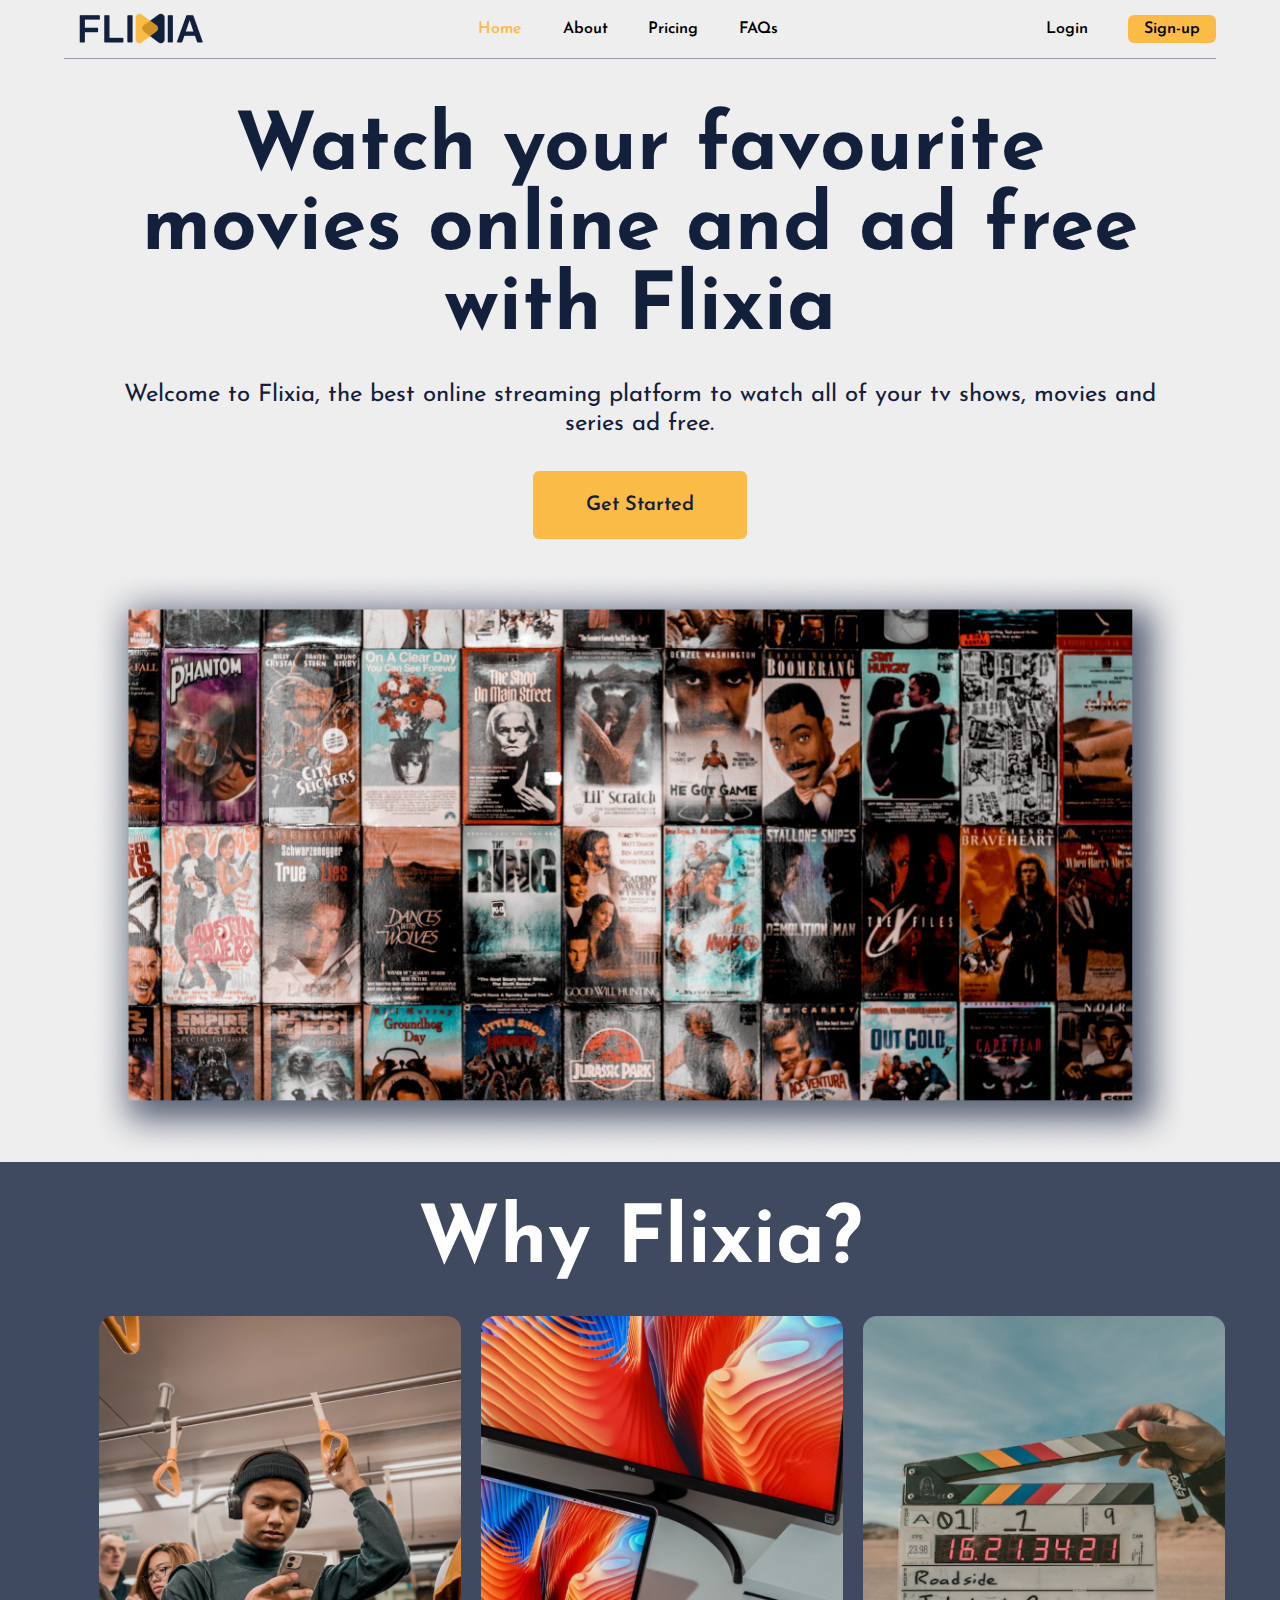
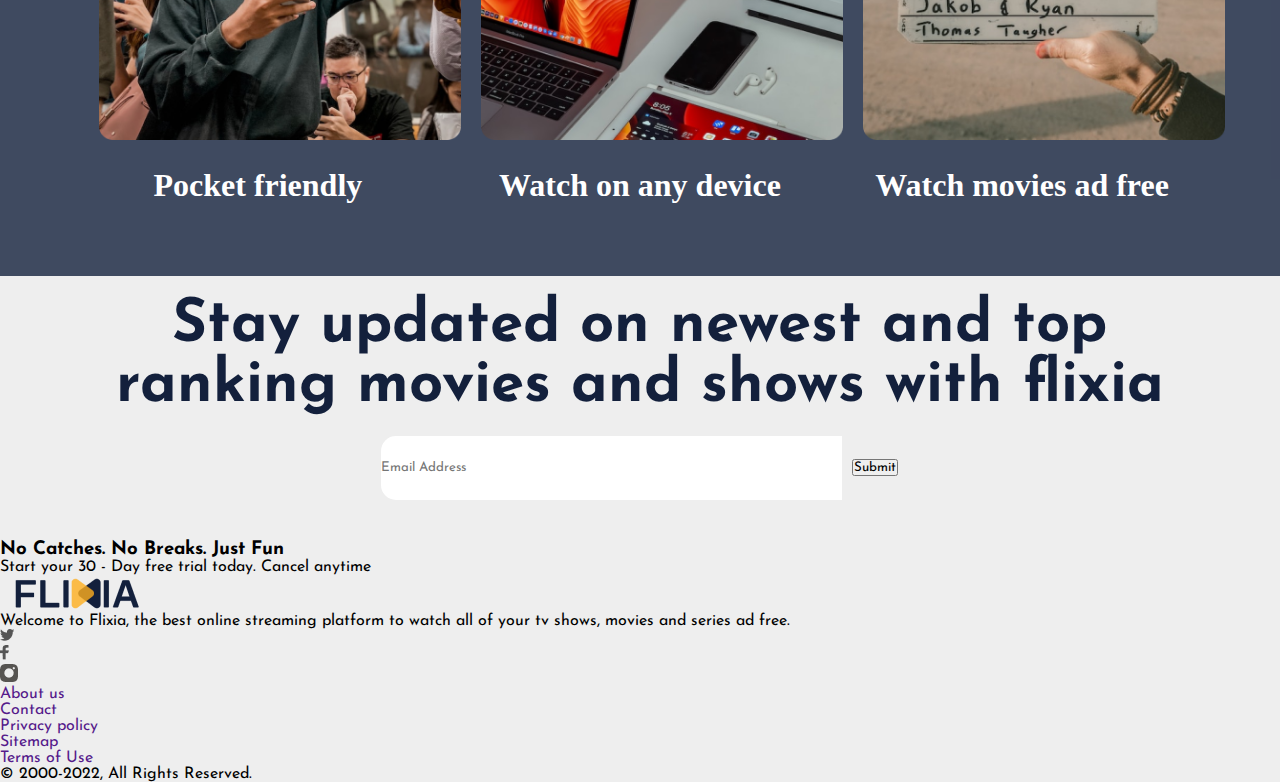
==== index.html @ 7f902824 "almost done" ====
<!DOCTYPE html>
<html lang="en">
<head>
    <meta charset="UTF-8">
    <meta http-equiv="X-UA-Compatible" content="IE=edge">
    <meta name="viewport" content="width=device-width, initial-scale=1.0">
    <title>Document</title>
    <link rel="stylesheet" href="styles.css">
    <script src="main.js" defer></script>
    <style>
@import url('https://fonts.googleapis.com/css2?family=Josefin+Sans:ital,wght@0,600;0,700;1,400&display=swap');
</style>
</head>
<body>
    <main>
        <header>
            <div class="logo"><img src="assets/Rectangle 4.png" alt="company logo"></div>
            <ul class="mainlinks">
                <li><a href="#" class="home">Home</a></li>
                <li><a href="#">About </a></li>
                <li><a href="#">Pricing</a></li>
                <li><a href="#">FAQs</a></li>
            </ul>
            <ul class="signuplinks">
                <li><a href="#" class="login">Login</a></li>
                <li><a href="#" class="signup">Sign-up</a></li>
            </ul>
            <ul class="mobileNav"><img src="assets/Hamburger Menu.png" alt="Menu"></ul>
            <nav class="mobile">
                <img src="assets/Cancel Icon.png" alt="CancelIcon">
                <ul class="mainlinks">
                    <li><a href="#" class="home">Home</a></li>
                    <li><a href="#">About </a></li>
                    <li><a href="#">Pricing</a></li>
                    <li><a href="#">FAQs</a></li>
                </ul>
                <ul class="signuplinks">
                    <li><a href="#" class="login">Login</a></li>
                    <li><a href="#" class="signup">Sign-up</a></li>
                </ul>
            </nav>
        </header>
        <section class="heroSection">
            <h3>
                Watch your favourite movies online and ad free with <span>Flixia</span>
            </h3>
            <p>
                Welcome to Flixia, the best online streaming platform to watch all of your tv shows, movies and series ad free.
            </p>
            <button>Get Started</button>
            <div><img src="assets/Rectangle 5.png" alt="movies"></div>
        </section>
        <section class="Copy">
            <h2>Why Flixia?</h2>
            <div class="copy">
            <div><img src="assets/Rectangle 7.png" alt=""><p>Pocket friendly</p></div>
            <div><img src="assets/Rectangle 8.png" alt=""><p>Watch on any device</p></div>
            <div><img src="assets/Rectangle 9.png" alt=""><p>Watch movies ad free</p></div>
            </div>
        </section>
        <section class="newsletter">
            <h2>Stay updated on newest and top ranking movies and shows with flixia</h2>
            <form action="">
                <input type="email" placeholder="Email Address">
                <input type="submit" placeholder="Sign Up">
            </form>
        </section>
        <footer>
            <h3>No Catches. No Breaks. Just Fun</h3>
            <p>Start your 30 - Day free trial today. Cancel anytime</p>
            <div>
                <div>
                    <img src="assets/Rectangle 4.png" alt="companyLogo">
                    <p>Welcome to Flixia, the best online streaming platform to watch all of your tv shows, movies and series ad free.</p>
                </div>
                <ul>
                    <li><a href="#"><img src="assets/twitterIcon.png" alt=""></a></li>
                    <li><a href="#"><img src="assets/facebookIcon.png" alt=""></a></li>
                    <li><a href="#"><img src="assets/iNSTAicon.png" alt=""></a></li>
                </ul>
            </div>
            <nav>
                <ul class="footerNav">
                    <li><a href="">About us</a></li>
                    <li><a href="">Contact</a></li>
                    <li><a href="">Privacy policy</a></li>
                    <li><a href="">Sitemap</a></li>
                    <li><a href="">Terms of Use</a></li>
                </ul>
                <p>© 2000-2022, All Rights Reserved.</p>
            </nav>
        </footer>
    </main>
</body>
</html>
---- styles.css ----
* {
    padding: 0;
    margin: 0;
    box-sizing: border-box;
    font-family: 'Josefin Sans';
}
main{
    background: #EEEEEE;
}
header{
    width: 90%;
    margin: 0 auto;
    padding: 10px 0;
    display: flex;
    justify-content: space-between;
    align-items: center;
    border-bottom: 1px solid #13203C66;
}
.mobile{
    display: none;
}
.mobileNav{
    display: none;
}
ul{
    list-style-type: none;
}
a{
    text-decoration: none;
}
.mainlinks{
    display: flex;
    justify-content: space-between;
    align-items: center;
    width: 300px;
}
.signuplinks{
    display: flex;
    justify-content: space-between;
    align-items: center;
    width: 170px;
}
.loog img{
    width: 146px;
    height: 33.58px;
}
header ul li a{
    font-size: 16;
    font-weight: 600;
    color: #000000;
}
.home{
    color: #FBBB47;
}
.signup{
    background: #FBBB47;
    width: 160px;
    height: 36px;
    border-radius: 6px;
    padding: 6px 16px;
}
.heroSection{
    margin: 50px auto 0;
    width: 86%;
    text-align: center;
}
.heroSection h3{    
    font-weight: 700;
    font-size: 80px;
    line-height: 80px;
    color: #13203C;
    margin: 32px 0;
    padding: 0 10px;
}
.heroSection p{    
    font-weight: 400;
    font-size: 24px;
    line-height: 29px;
    color: #13203C;
    padding: 0 20px;
    margin-bottom: 32px;

}
.heroSection button{    
    width: 214px;
    height: 68px;
    font-weight: 600;
    font-size: 20px;
    line-height: 20px;
    color: #13203C;
    background: #FBBB47;
    border: none;
    outline: none;
    border-radius: 6px;
    margin-bottom: 32px;
}
.heroSection div img{
    width: 100%;
    height: 100%;    
}
.Copy{
     background: #13203CCC;
     padding: 40px 0;
     text-align: center;
     color: white;
}
.copy{
    display: flex;
    gap: 20px;
    margin: 12px auto;
    width: 88%;
}
.copy div{
    flex-basis: 1fr;
}
.copy div img{
    width: 100%;
    height: 80%;
    margin: 22px;
}
.copy div p{
    font-family: Inter;
font-size: 32px;
font-weight: 600;
line-height: 39px;
letter-spacing: 0em;
text-align: center;

}
.Copy h2{
font-size: 80px;
font-weight: 700;
line-height: 80px;
letter-spacing: 0em;
text-align: center;

}
.newsletter{
    margin: 20px auto;
    width: 88%;
}
.newsletter h2{
    font-family: Josefin Sans;
font-size: 60px;
font-weight: 700;
line-height: 60px;
letter-spacing: 0em;
text-align: center;
color: #13203C;
}
.newsletter form{
    display: flex;
flex-direction: row;
align-items: center;
justify-content: center;
padding: 20px 15px;
gap: 10px;
}
.newsletter form input[type=email]{
    width: 461px;
    height: 64px;
    border-radius: 15px 0px 0px 15px;
    border: none;
}
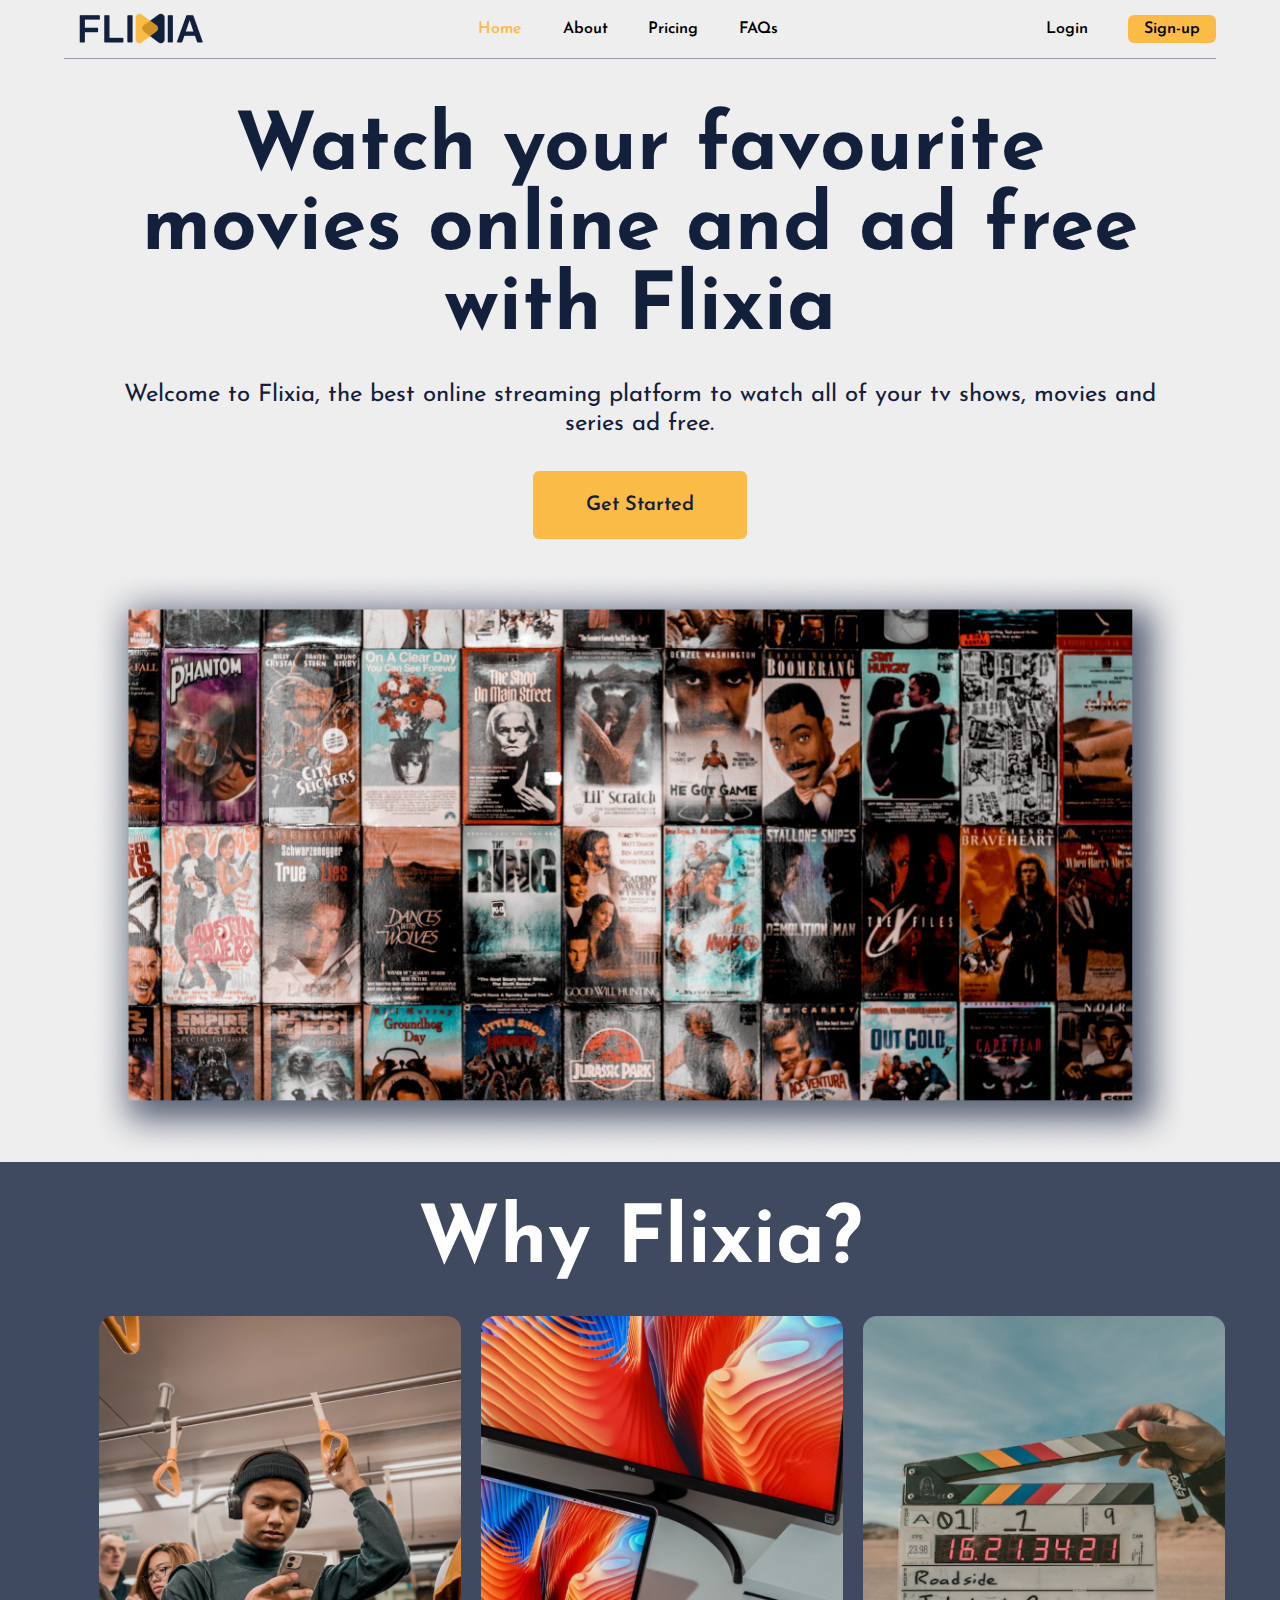
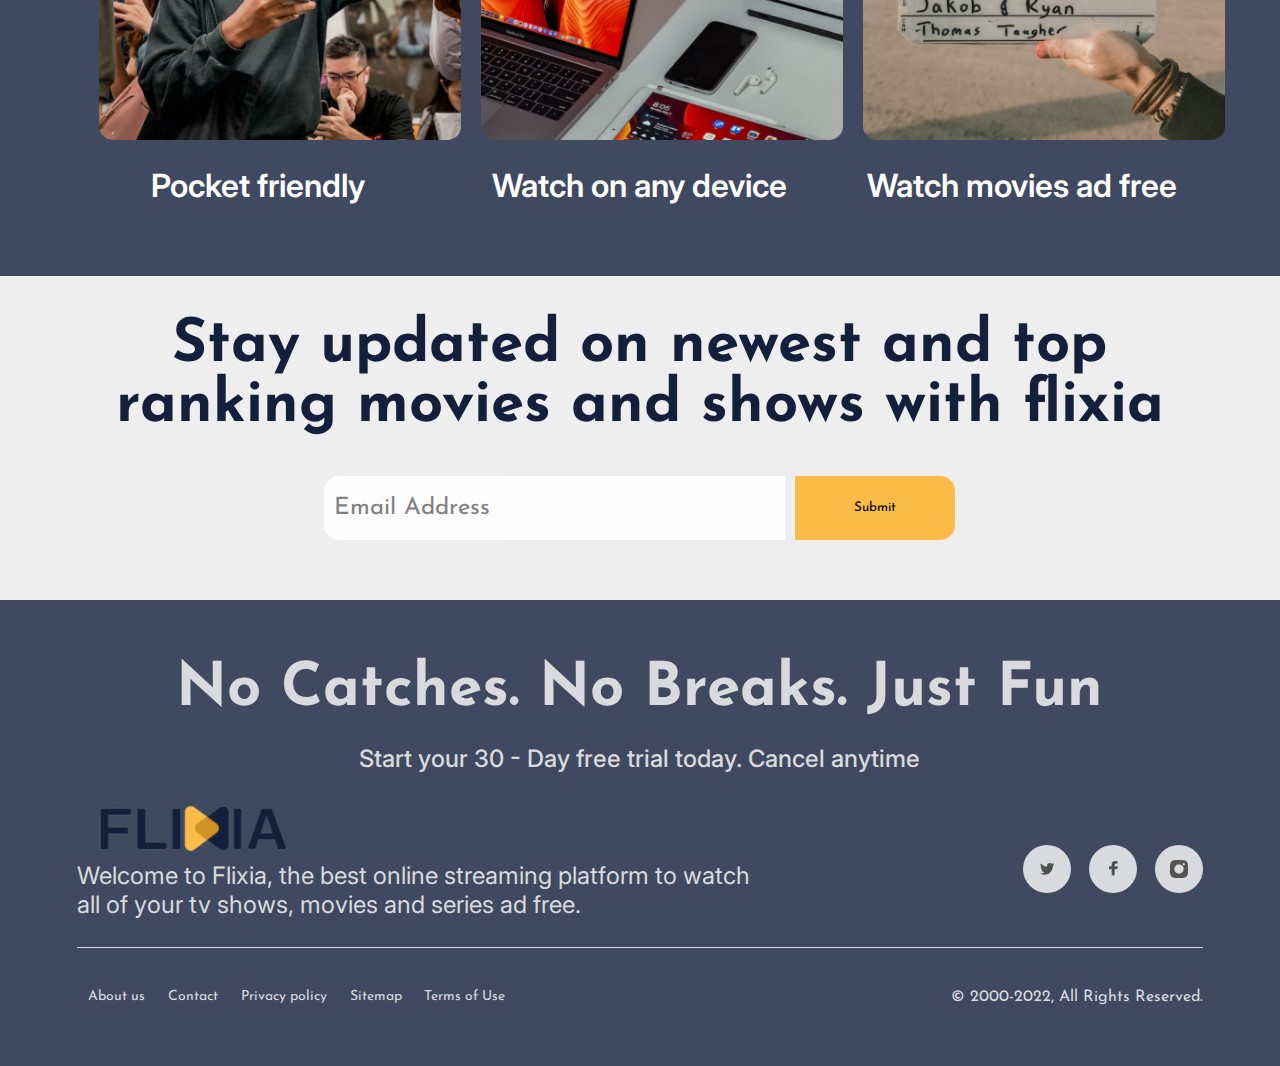
==== commit f4dcb501: "completed desktop view" ====
--- a/index.html
+++ b/index.html
@@ -66,29 +66,31 @@
             </form>
         </section>
         <footer>
-            <h3>No Catches. No Breaks. Just Fun</h3>
-            <p>Start your 30 - Day free trial today. Cancel anytime</p>
-            <div>
-                <div>
-                    <img src="assets/Rectangle 4.png" alt="companyLogo">
+            <div class="footer">
+                <h3>No Catches. No Breaks. Just Fun</h3>
+            <p class="footerP">Start your 30 - Day free trial today. Cancel anytime</p>
+            <div class="footerDiv">
+                <div class="footerLogo">
+                    <img src="assets/Rectangle 0.png" alt="companyLogo">
                     <p>Welcome to Flixia, the best online streaming platform to watch all of your tv shows, movies and series ad free.</p>
                 </div>
-                <ul>
-                    <li><a href="#"><img src="assets/twitterIcon.png" alt=""></a></li>
-                    <li><a href="#"><img src="assets/facebookIcon.png" alt=""></a></li>
-                    <li><a href="#"><img src="assets/iNSTAicon.png" alt=""></a></li>
+                <ul class="socials">
+                    <li><a href="https://twitter.com/GregoryAmaefule"><img src="assets/twitterIcon.png" alt=""></a></li>
+                    <li><a href="https://www.linkedin.com/in/gregory-amaefule-547a7b225/"><img src="assets/facebookIcon.png" alt=""></a></li>
+                    <li><a href="https://github.com/gregoryamaefule"><img src="assets/iNSTAicon.png" alt=""></a></li>
                 </ul>
             </div>
-            <nav>
+            <nav class="Nav">
                 <ul class="footerNav">
-                    <li><a href="">About us</a></li>
-                    <li><a href="">Contact</a></li>
-                    <li><a href="">Privacy policy</a></li>
-                    <li><a href="">Sitemap</a></li>
-                    <li><a href="">Terms of Use</a></li>
+                    <li><a href="#">About us</a></li>
+                    <li><a href="#">Contact</a></li>
+                    <li><a href="#">Privacy policy</a></li>
+                    <li><a href="#">Sitemap</a></li>
+                    <li><a href="#">Terms of Use</a></li>
                 </ul>
                 <p>© 2000-2022, All Rights Reserved.</p>
             </nav>
+            </div>
         </footer>
     </main>
 </body>
--- a/styles.css
+++ b/styles.css
@@ -1,3 +1,5 @@
+@import url('https://fonts.googleapis.com/css2?family=Inter:wght@400;600;700&display=swap');
+
 * {
     padding: 0;
     margin: 0;
@@ -136,7 +138,7 @@
 
 }
 .newsletter{
-    margin: 20px auto;
+    margin: 40px auto;
     width: 88%;
 }
 .newsletter h2{
@@ -147,6 +149,7 @@
 letter-spacing: 0em;
 text-align: center;
 color: #13203C;
+margin-bottom: 20px;
 }
 .newsletter form{
     display: flex;
@@ -161,4 +164,104 @@
     height: 64px;
     border-radius: 15px 0px 0px 15px;
     border: none;
+    padding-left: 10px;
+    color: #13203C;
+    font-size: 24px;
+    opacity: 90%;
+    cursor: pointer;
+}
+.newsletter form input[type=submit]{
+    width: 160px;
+    height: 64px;
+    background: #FBBB47;
+    border-radius: 0px 15px 15px 0px;
+    border: none;
+    cursor: pointer;
+}
+footer{
+     background: #13203CCC;
+    padding: 60px 0;
+    color: #D9DADD;
+}
+.footer{
+    margin: 0 auto;
+    width: 88%;
+    text-align: center;
+}
+.footerDiv , .footer nav, .socials, .footerNav{
+    display: flex;
+    justify-content: space-between;
+    align-items: center;
+}
+.footerLogo img{
+    width: 220.69px;
+    height: 69.81px;
+    display: block;
+}
+.footer h3{
+    font-weight: 700;
+    font-size: 60px;
+    line-height: 60px;
+    text-align: center;
+    color: #D9DADD;
+    margin-bottom: 24px;
+}
+.footerP{
+    font-family: Inter;
+    font-size: 24px;
+    font-weight: 500;
+    line-height: 29px;
+    letter-spacing: 0em;
+    text-align: center;
+    color: #D9DADD;
+    margin-bottom: 18px ;
+
+}
+.footerLogo {
+    flex-basis: 60%;
+    text-align: left;
+}
+.footerLogo p{
+    font-family: Inter;
+    font-size: 24px;
+    font-weight: 400;
+    line-height: 29px;
+    letter-spacing: 0em;
+    margin-bottom: 28px;
+
+}
+.socials{
+    flex-basis: 180px;
+}
+.socials li a{
+    display: flex;
+    flex-direction: row;
+    justify-content: center;
+    align-items: center;
+    padding: 0px;
+
+    width: 48px;
+    height: 48px;
+
+    background: #D9DADD;
+    border-radius: 30px;
+}
+.Nav{
+    border-top: 1px solid #D9DADD;
+    padding-top: 40px;
+}
+@import url('https://fonts.googleapis.com/css2?family=Plus+Jakarta+Sans:wght@400;600;700&display=swap');
+.footerNav{
+    flex-basis: 440px;
+    font-family: 'Plus Jakarta Display';
+    justify-content: space-around;
+    font-size: 14px;
+    font-weight: 400;
+    line-height: 18px;
+    letter-spacing: 0em;
+    text-align: left;
+}
+.footerNav a{
+    
+    color: #D9DADD;
 }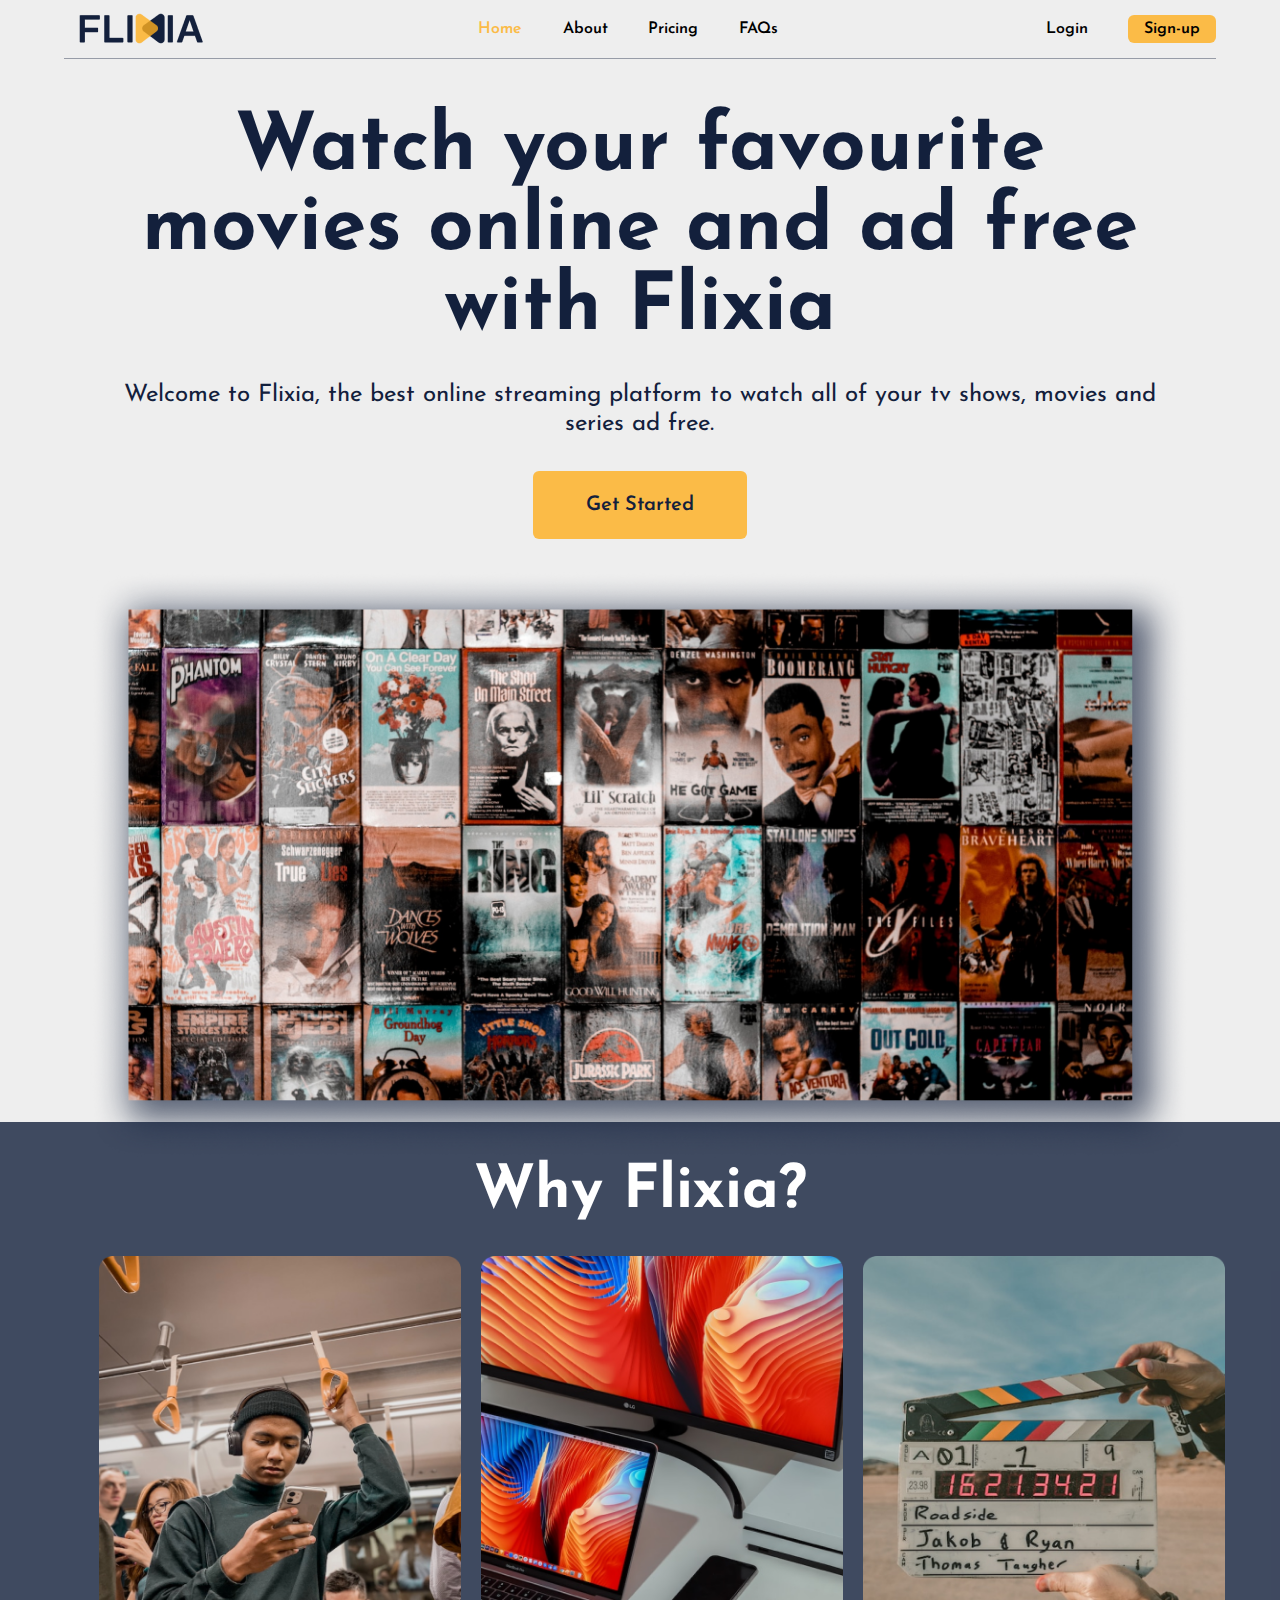
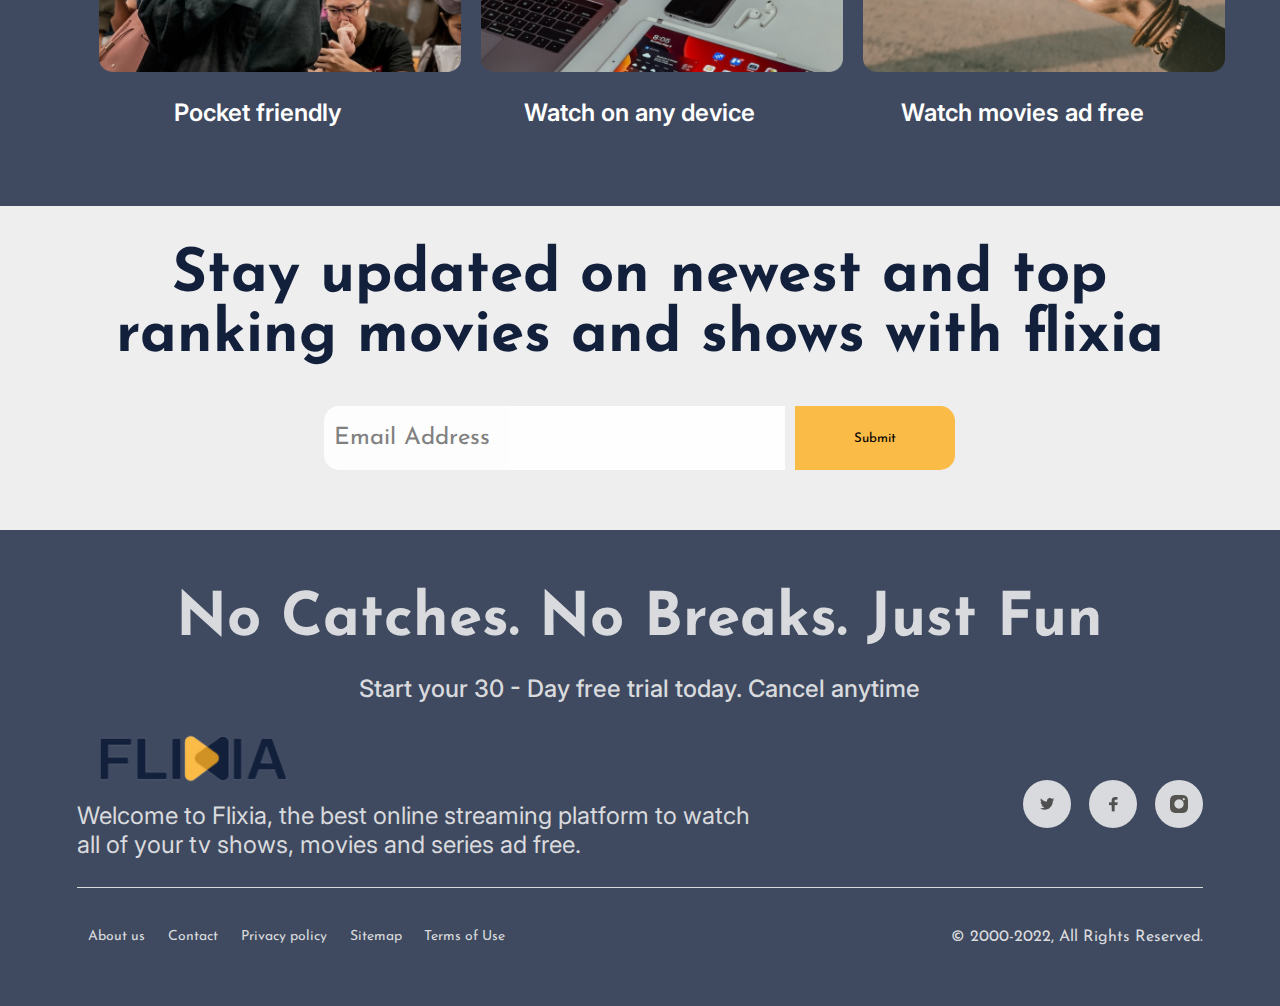
==== commit cd0af9b8: "completed mobile view" ====
--- a/index.html
+++ b/index.html
@@ -10,6 +10,7 @@
     <style>
 @import url('https://fonts.googleapis.com/css2?family=Josefin+Sans:ital,wght@0,600;0,700;1,400&display=swap');
 </style>
+<script src="main.js" defer></script>
 </head>
 <body>
     <main>
@@ -27,14 +28,14 @@
             </ul>
             <ul class="mobileNav"><img src="assets/Hamburger Menu.png" alt="Menu"></ul>
             <nav class="mobile">
-                <img src="assets/Cancel Icon.png" alt="CancelIcon">
-                <ul class="mainlinks">
+                <div><img src="assets/Cancel Icon.png" alt="CancelIcon"></div>
+                <ul class="mainlinksMoblie" id="Mlink">
                     <li><a href="#" class="home">Home</a></li>
                     <li><a href="#">About </a></li>
                     <li><a href="#">Pricing</a></li>
                     <li><a href="#">FAQs</a></li>
                 </ul>
-                <ul class="signuplinks">
+                <ul class="signuplinksMobile">
                     <li><a href="#" class="login">Login</a></li>
                     <li><a href="#" class="signup">Sign-up</a></li>
                 </ul>
--- a/styles.css
+++ b/styles.css
@@ -42,7 +42,7 @@
     align-items: center;
     width: 170px;
 }
-.loog img{
+.logo img{
     width: 146px;
     height: 33.58px;
 }
@@ -100,6 +100,9 @@
     width: 100%;
     height: 100%;    
 }
+.heroSection div{
+    margin-bottom: -40px;
+}
 .Copy{
      background: #13203CCC;
      padding: 40px 0;
@@ -122,17 +125,17 @@
 }
 .copy div p{
     font-family: Inter;
-font-size: 32px;
+font-size: 24px;
 font-weight: 600;
-line-height: 39px;
+line-height: 30px;
 letter-spacing: 0em;
 text-align: center;
 
 }
 .Copy h2{
-font-size: 80px;
+font-size: 60px;
 font-weight: 700;
-line-height: 80px;
+line-height: 60px;
 letter-spacing: 0em;
 text-align: center;
 
@@ -228,6 +231,7 @@
     line-height: 29px;
     letter-spacing: 0em;
     margin-bottom: 28px;
+    margin-top: 10px;
 
 }
 .socials{
@@ -264,4 +268,194 @@
 .footerNav a{
     
     color: #D9DADD;
+}
+@media (max-width:920px){
+    .mainlinks{
+        width: 230px;
+    }
+    .signuplinks{
+        width: 140px;
+    }
+    .logo img{
+        width: 116px;
+        height: 26px;
+    }
+    header ul li a{
+        font-size: 12px;
+    }
+    .heroSection h3{
+        font-size: 42px;
+        line-height: 42px;
+    }
+    .heroSection p{
+        font-size: 15px;
+        line-height: 17px;
+    }
+    .heroSection button{
+        width: 154px;
+        height: 38px;
+        font-size: 13px;
+    }
+    .Copy h2{
+        font-size: 40px;
+        line-height: 40px;
+    }
+    .copy div p{
+        font-size: 18px;
+        line-height: 20px;
+    }
+    .newsletter h2{
+        font-size: 32px;
+        line-height: 32px;
+    }
+    .newsletter form input[type=email]{
+        width: 50%;
+        height: 2.4rem;
+        font-size: 16px;
+        line-height: 18px;
+    }
+    .newsletter form input[type=submit]{
+        width: 20%;
+        height: 2.4rem;
+    }
+    .footerLogo img{
+        width: 116px;
+        height: 26px;
+    }
+    .footer h3{
+        font-size: 32px;
+        line-height: 32px;
+    }
+    .footerP{
+        font-size: 16px;
+        line-height: 18px;
+    }
+    .footerLogo p{
+        font-size: 16px;
+        line-height: 18px;
+    }
+    .socials{
+        flex-basis: 120px;
+    }
+    .socials li a{
+        width: 28px;
+        height: 28px;
+        border-radius: 50%;
+    }
+    .Nav{
+        padding-top: 30px;
+    }
+    .footerNav{
+        flex-basis: 280px;
+        font-size: 9px;
+        line-height: 16px;
+    }
+    .Nav p{
+        font-size: 9px;
+    }
+    
+}
+@media (max-width:600px){
+    body{
+        position: relative;
+        overflow-x: hidden;
+    }
+    header{
+        width: 95%;
+    }
+    .mobileNav{
+        display: block;
+        cursor: pointer;
+    }
+    .mainlinks, .signuplinks{
+        display: none;
+    }
+    .mobile{
+        height: 100vh;
+        width: 100vw;
+        position: absolute;
+        top: 0;
+        left: 0;
+        background: #D9DADD;
+        padding: 30px;
+    }
+    .mobile div{
+        text-align: right;
+        padding-right: 20px;
+        cursor: pointer;
+    }
+    .mobile .mainlinksMoblie li{
+        margin-bottom: 15px;
+    }
+    .signuplinksMobile li{
+        margin-bottom: 20px;
+    }
+    .heroSection h3{
+        font-size: 24px;
+        line-height: 24px;
+    }
+    .heroSection p{
+        font-size: 11px;
+        line-height: 13px;
+    }
+    .heroSection button{
+        width: 114px;
+        height: 32px;
+        font-size: 11px;
+    }
+    .heroSection div{
+        margin-bottom: -16px;
+    }
+    .copy{
+        flex-direction: column;
+        width: 90%;
+        gap: 5px;
+    }
+    .copy div img{
+        width: 100%;
+        height: 320px;
+        margin: 12px auto;
+    }
+    .Copy h2{
+        font-size: 24px;
+        line-height: 24px;
+    }
+    .copy div p{
+        font-size: 14px;
+        line-height: 26px;
+    }
+    .newsletter h2{
+        font-size: 24px;
+        line-height: 24px;
+    }
+    .newsletter form input[type=email]{
+        width: 70%;
+        opacity: 80%;
+    }
+    .footer h3{
+        font-size: 18px;
+        line-height: 18px;
+    }
+    .footerP{
+        font-size: 10px;
+        line-height: 12px;
+    }
+    .footerDiv , .Nav{
+        flex-direction: column;
+        justify-content:center
+    }
+    .footerLogo{
+        text-align: center;
+    }
+    .footerLogo img{
+        margin: 10px  auto 0;
+    }
+    .footerNav{
+        flex-basis: auto;
+    }
+    .socials{
+        flex-basis: auto;
+        width: 120px;
+        margin-bottom: 13px;
+    }
 }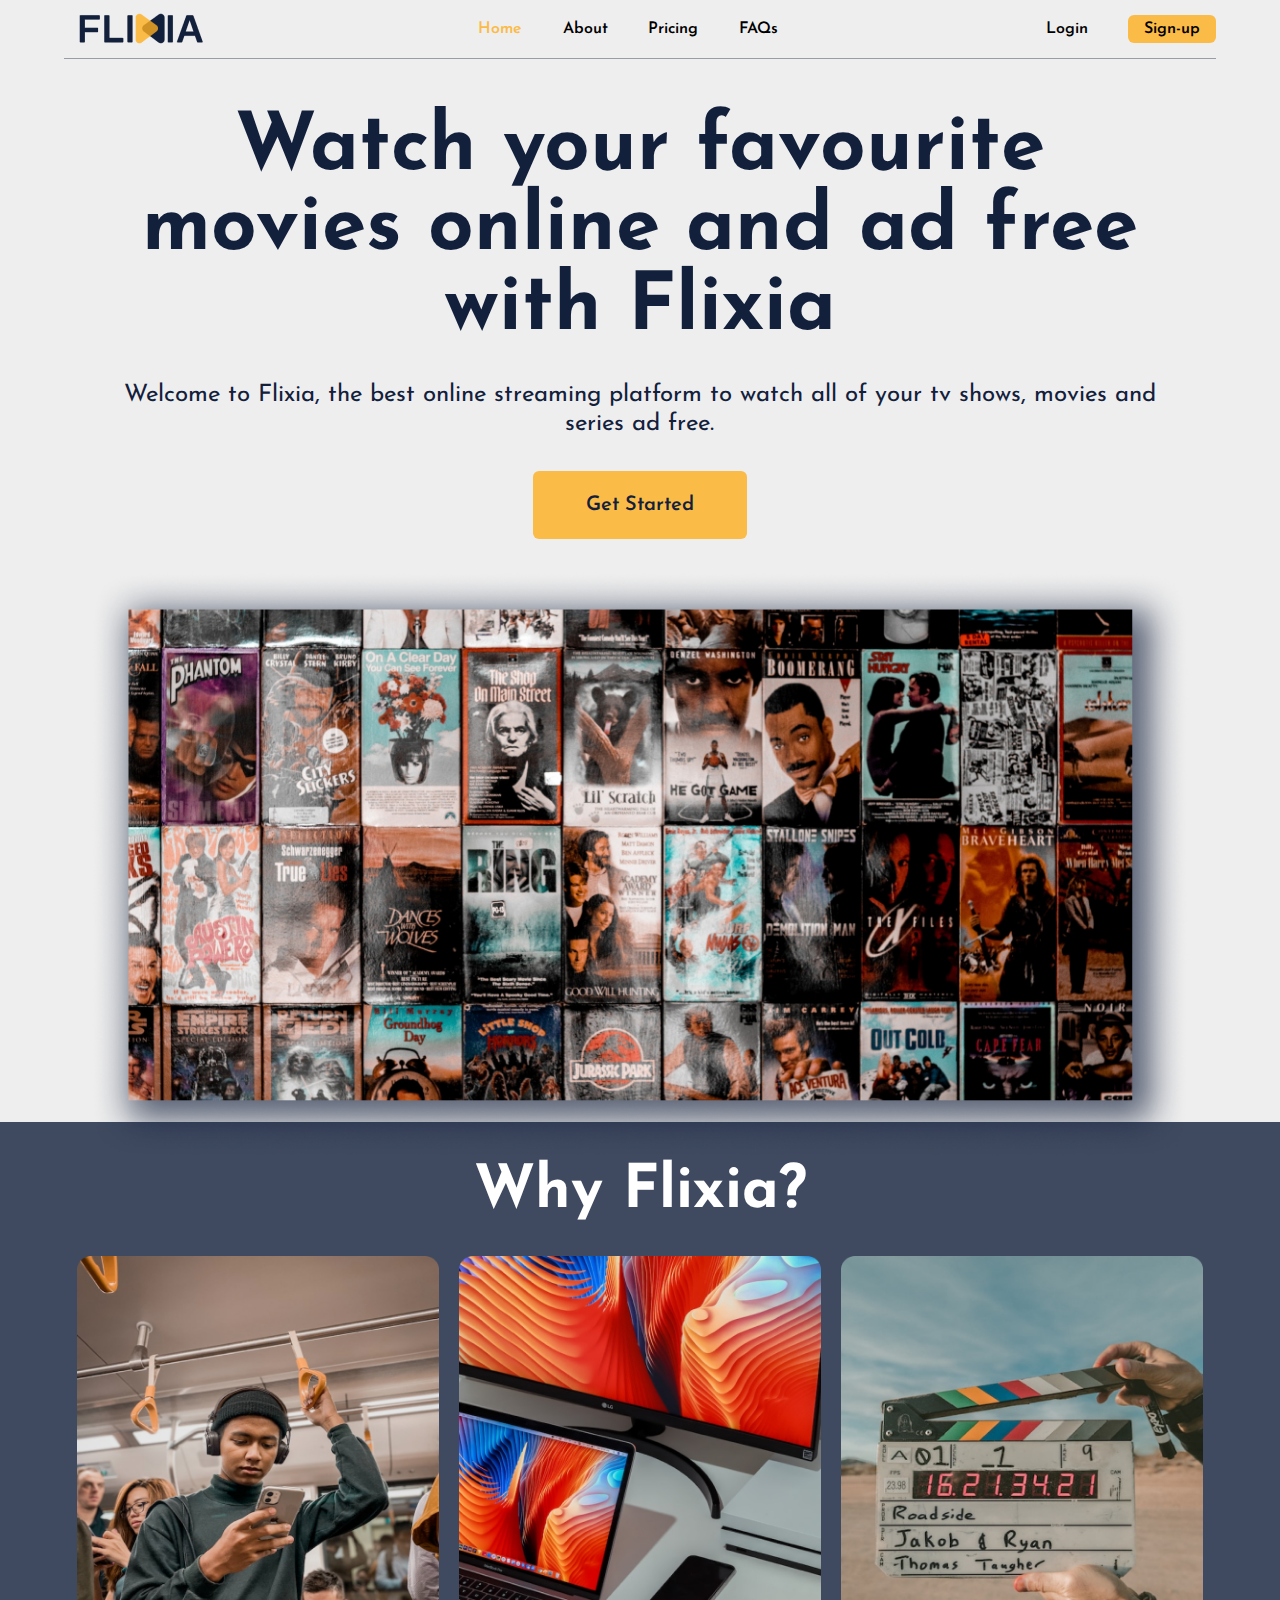
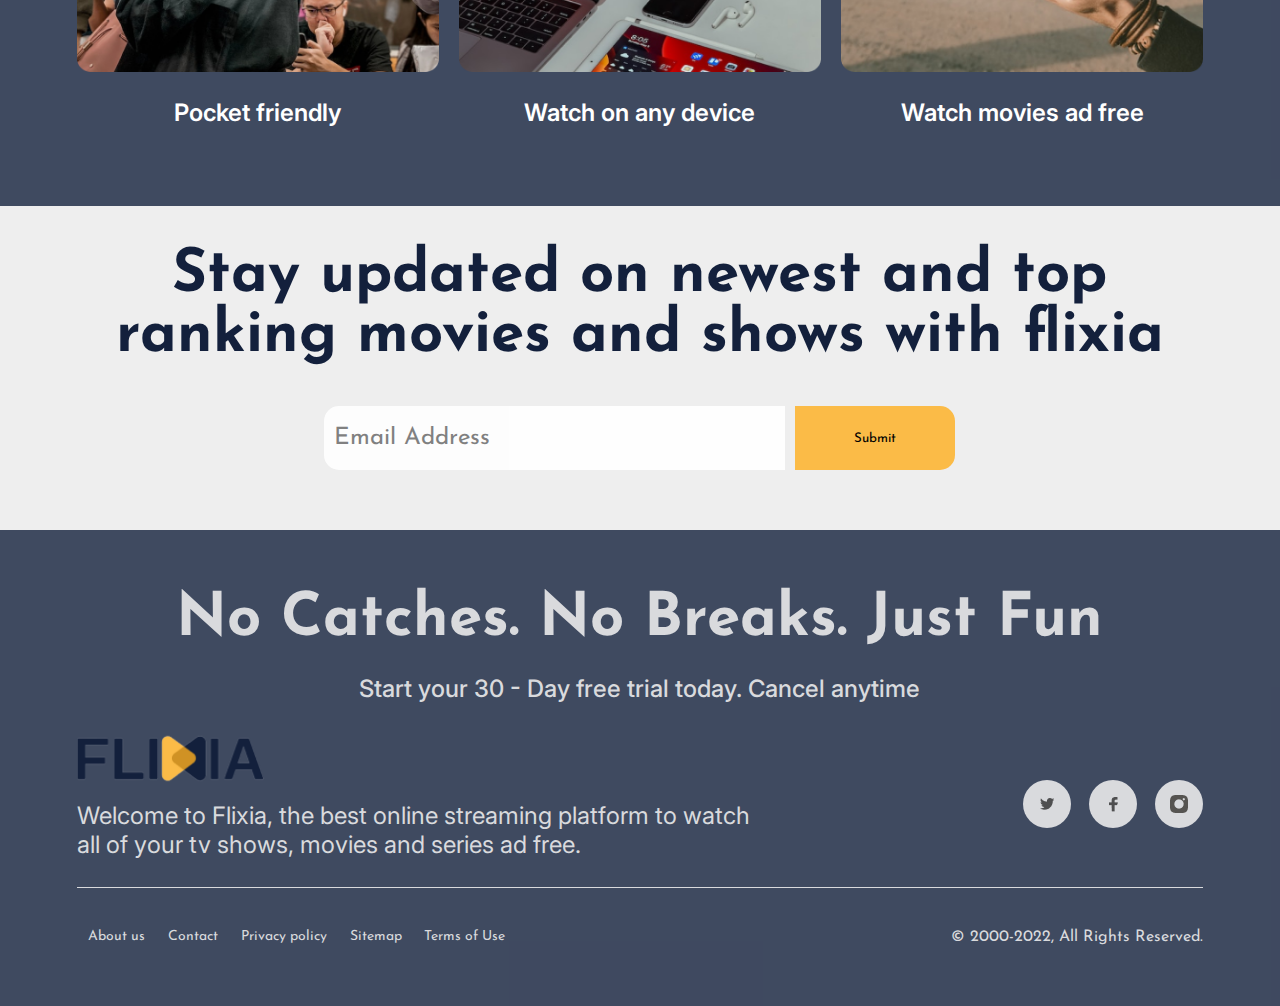
==== commit 5378e406: "completed finishing last touches" ====
--- a/index.html
+++ b/index.html
@@ -4,8 +4,9 @@
     <meta charset="UTF-8">
     <meta http-equiv="X-UA-Compatible" content="IE=edge">
     <meta name="viewport" content="width=device-width, initial-scale=1.0">
-    <title>Document</title>
+    <title>Flixia</title>
     <link rel="stylesheet" href="styles.css">
+    <link rel="icon" type="image/png" sizes="32x32" href="assets/Rectangle 4.png">
     <script src="main.js" defer></script>
     <style>
 @import url('https://fonts.googleapis.com/css2?family=Josefin+Sans:ital,wght@0,600;0,700;1,400&display=swap');
@@ -23,8 +24,8 @@
                 <li><a href="#">FAQs</a></li>
             </ul>
             <ul class="signuplinks">
-                <li><a href="#" class="login">Login</a></li>
-                <li><a href="#" class="signup">Sign-up</a></li>
+                <li><a href="login.html" class="login">Login</a></li>
+                <li><a href="signup.html" class="signup">Sign-up</a></li>
             </ul>
             <ul class="mobileNav"><img src="assets/Hamburger Menu.png" alt="Menu"></ul>
             <nav class="mobile">
@@ -36,8 +37,8 @@
                     <li><a href="#">FAQs</a></li>
                 </ul>
                 <ul class="signuplinksMobile">
-                    <li><a href="#" class="login">Login</a></li>
-                    <li><a href="#" class="signup">Sign-up</a></li>
+                    <li><a href="login.html" class="login">Login</a></li>
+                    <li><a href="signup.html" class="signup">Sign-up</a></li>
                 </ul>
             </nav>
         </header>
--- a/styles.css
+++ b/styles.css
@@ -121,7 +121,7 @@
 .copy div img{
     width: 100%;
     height: 80%;
-    margin: 22px;
+    margin: 22px auto;
 }
 .copy div p{
     font-family: Inter;
@@ -200,6 +200,7 @@
     width: 220.69px;
     height: 69.81px;
     display: block;
+    margin-left: -23px ;
 }
 .footer h3{
     font-weight: 700;
@@ -321,6 +322,7 @@
     .footerLogo img{
         width: 116px;
         height: 26px;
+        margin-left: -11.5px ;
     }
     .footer h3{
         font-size: 32px;
